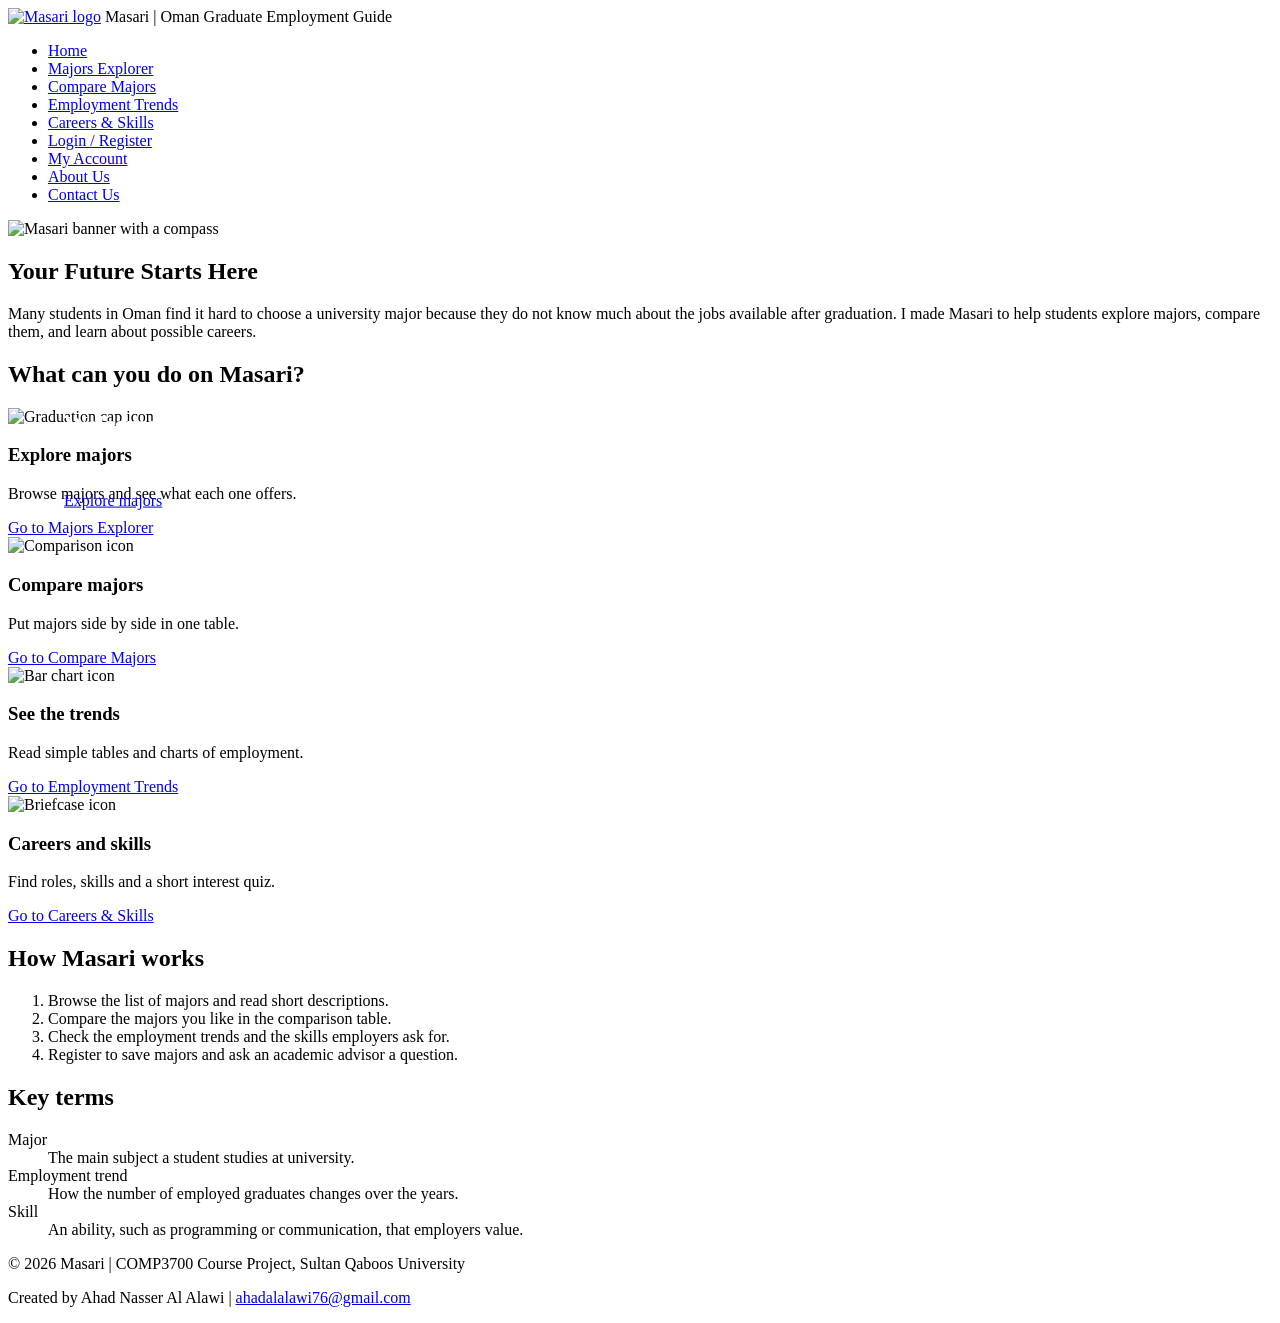
==== index.html @ 2c3cf33b "Rewrite home and about text" ====
<!DOCTYPE html>
<html lang="en">
<head>
  <meta charset="utf-8">
  <meta name="viewport" content="width=device-width, initial-scale=1">
  <title>Home | Masari</title>
  <!-- external css -->
  <link rel="stylesheet" href="css/style.css">
  <!-- internal css, home page only -->
  <style>
    .hero-text { position: absolute; left: 5%; top: 50%; transform: translateY(-50%); color: #ffffff; max-width: 55%; }
    .hero-text h1 { color: #ffffff; }
    @media (max-width: 600px) { .hero-text { position: static; transform: none; max-width: 100%; color: #0a1628; } .hero-text h1 { color: #0a1628; } }
  </style>
</head>
<body>
  <header id="site-header">
    <div class="container">
      <a href="index.html"><img id="logo" src="images/logo.png" alt="Masari logo" width="120" height="120"></a>
      <span id="site-title">Masari | Oman Graduate Employment Guide</span>
      <nav>
      <ul>
        <li><a href="index.html" class="current">Home</a></li>
        <li><a href="majors.html">Majors Explorer</a></li>
        <li><a href="compare.html">Compare Majors</a></li>
        <li><a href="trends.html">Employment Trends</a></li>
        <li><a href="careers.html">Careers &amp; Skills</a></li>
        <li><a href="register.html">Login / Register</a></li>
        <li><a href="account.html">My Account</a></li>
        <li><a href="about.html">About Us</a></li>
        <li><a href="contact.html">Contact Us</a></li>
      </ul>
      </nav>
    </div>
  </header>
  <main>
    <div class="container">

      <section class="hero">
        <img src="images/banner.png" alt="Masari banner with a compass" width="1200" height="300">
        <div class="hero-text">
          <h1>Welcome to Masari</h1>
          <p>Find your path. Choose your major with facts.</p>
          <a class="btn" href="majors.html">Explore majors</a>
        </div>
      </section>
      <h2>Your Future Starts Here</h2>
      <p class="intro">Many students in Oman find it hard to choose a university major because they do not know much about the jobs available after graduation. I made Masari to help students explore majors, compare them, and learn about possible careers.</p>
      <h2>What can you do on Masari?</h2>
      <div class="cards">
        <div class="card"><img src="images/icon-majors.png" alt="Graduation cap icon" width="96" height="96"><h3>Explore majors</h3><p>Browse majors and see what each one offers.</p><a href="majors.html">Go to Majors Explorer</a></div>
        <div class="card"><img src="images/icon-compare.png" alt="Comparison icon" width="96" height="96"><h3>Compare majors</h3><p>Put majors side by side in one table.</p><a href="compare.html">Go to Compare Majors</a></div>
        <div class="card"><img src="images/icon-trends.png" alt="Bar chart icon" width="96" height="96"><h3>See the trends</h3><p>Read simple tables and charts of employment.</p><a href="trends.html">Go to Employment Trends</a></div>
        <div class="card"><img src="images/icon-careers.png" alt="Briefcase icon" width="96" height="96"><h3>Careers and skills</h3><p>Find roles, skills and a short interest quiz.</p><a href="careers.html">Go to Careers &amp; Skills</a></div>
      </div>
      <h2>How Masari works</h2>
      <ol>
        <li>Browse the list of majors and read short descriptions.</li>
        <li>Compare the majors you like in the comparison table.</li>
        <li>Check the employment trends and the skills employers ask for.</li>
        <li>Register to save majors and ask an academic advisor a question.</li>
      </ol>
      <h2>Key terms</h2>
      <dl>
        <dt>Major</dt><dd>The main subject a student studies at university.</dd>
        <dt>Employment trend</dt><dd>How the number of employed graduates changes over the years.</dd>
        <dt>Skill</dt><dd>An ability, such as programming or communication, that employers value.</dd>
      </dl>
    </div>
  </main>
  <footer id="site-footer">
    <div class="container">
      <p>&copy; 2026 Masari | COMP3700 Course Project, Sultan Qaboos University</p>
      <p>Created by Ahad Nasser Al Alawi | <a href="mailto:ahadalalawi76@gmail.com">ahadalalawi76@gmail.com</a></p>
    </div>
  </footer>
</body>
</html>
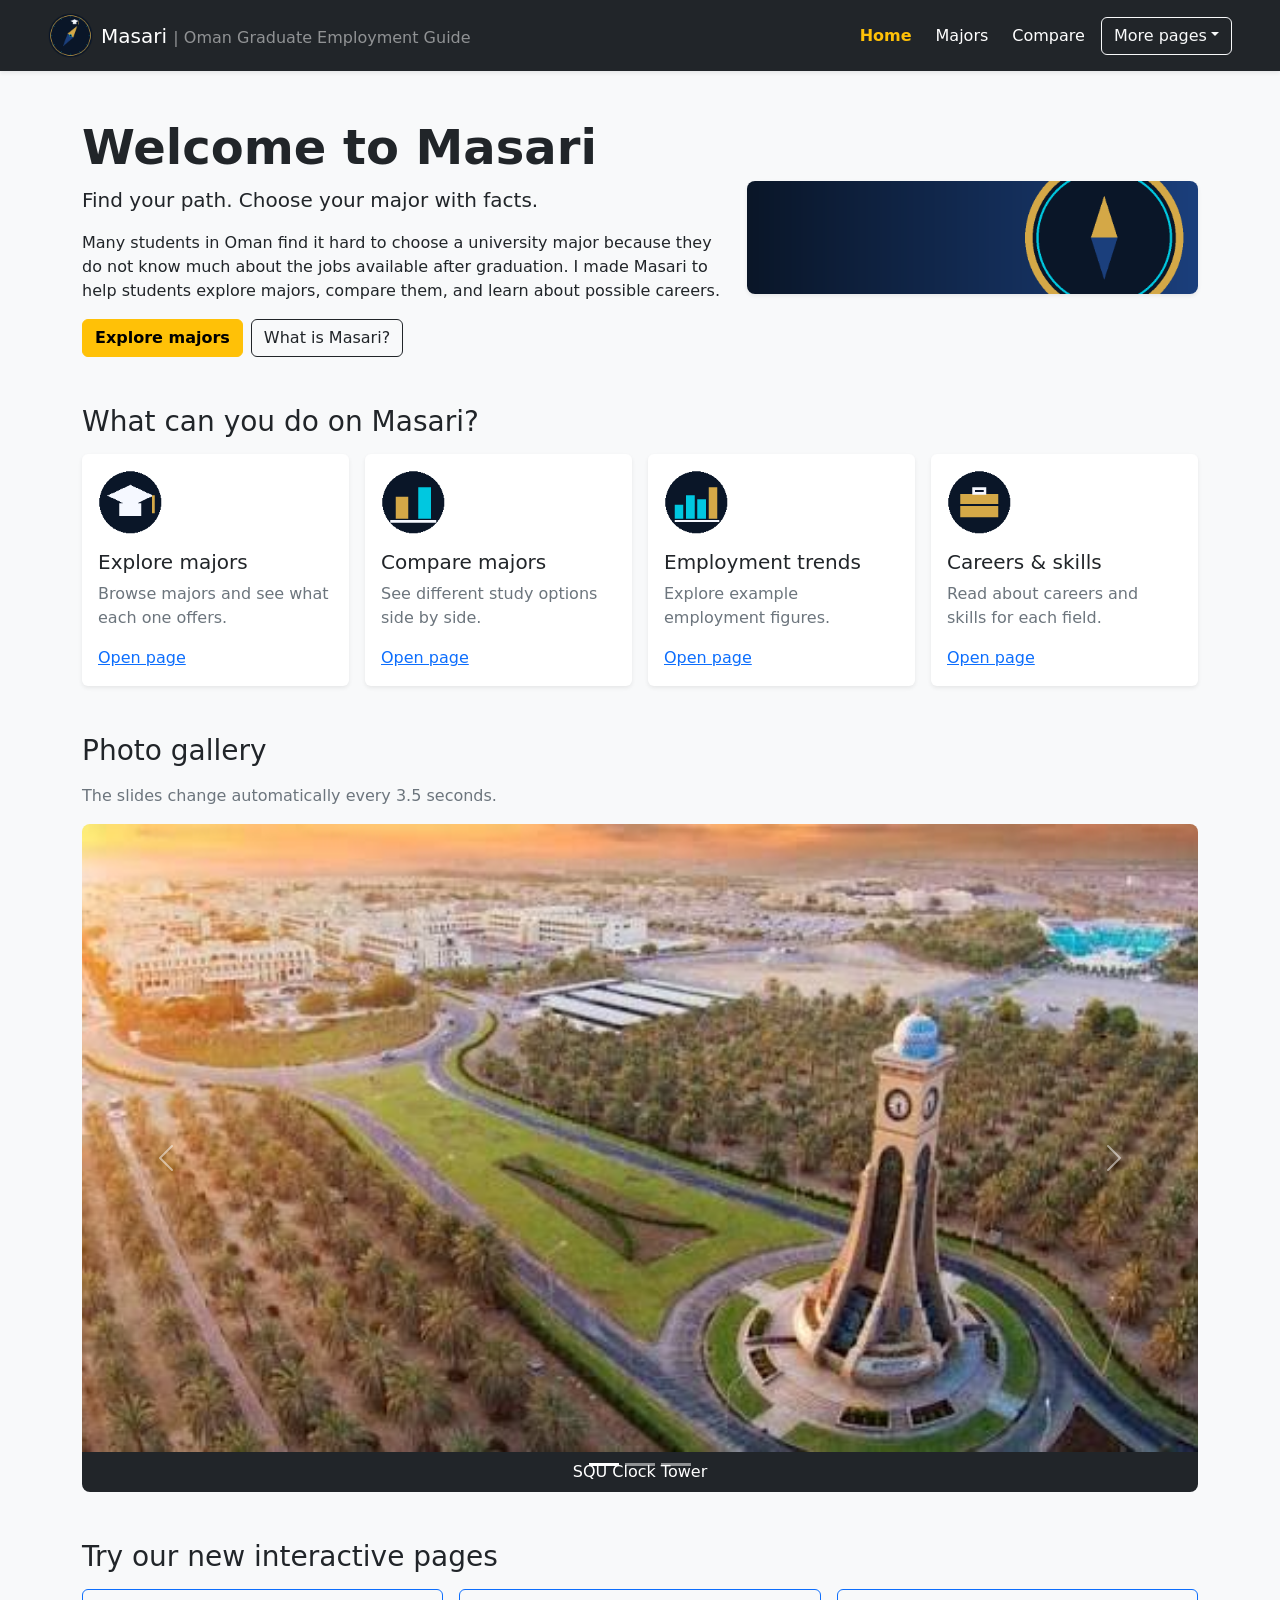
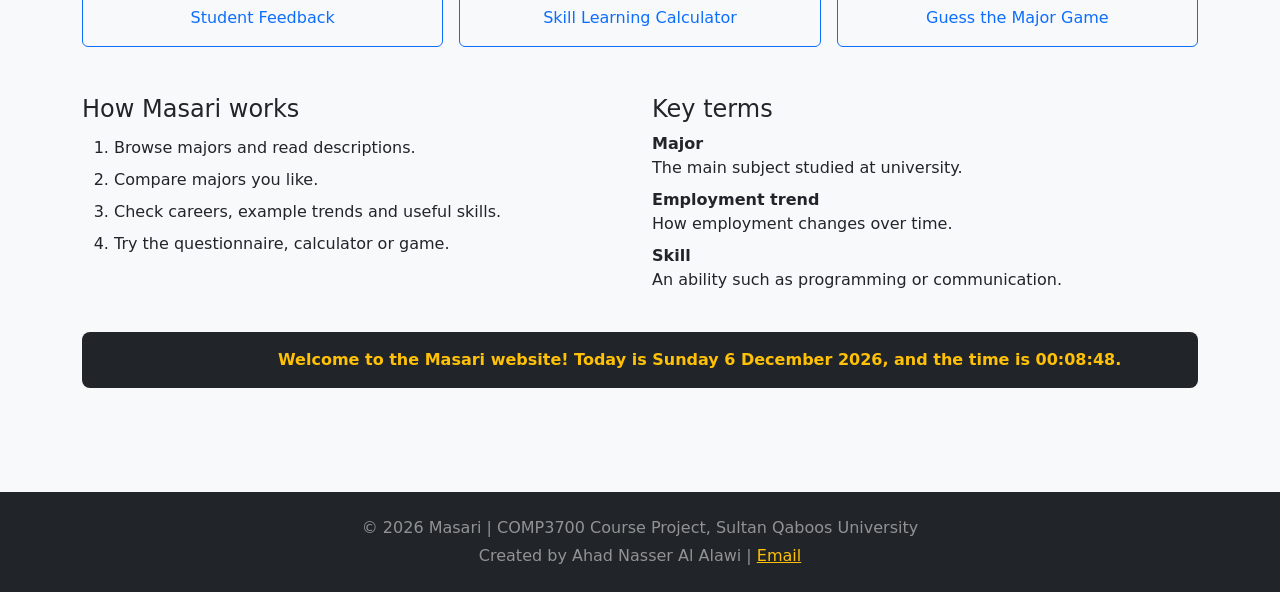
==== commit 0570b0c4: "Add Part III Bootstrap and JavaScript features" ====
--- a/index.html
+++ b/index.html
@@ -1,78 +1,197 @@
-<!DOCTYPE html>
+<!doctype html>
 <html lang="en">
+
 <head>
   <meta charset="utf-8">
   <meta name="viewport" content="width=device-width, initial-scale=1">
   <title>Home | Masari</title>
-  <!-- external css -->
-  <link rel="stylesheet" href="css/style.css">
-  <!-- internal css, home page only -->
-  <style>
-    .hero-text { position: absolute; left: 5%; top: 50%; transform: translateY(-50%); color: #ffffff; max-width: 55%; }
-    .hero-text h1 { color: #ffffff; }
-    @media (max-width: 600px) { .hero-text { position: static; transform: none; max-width: 100%; color: #0a1628; } .hero-text h1 { color: #0a1628; } }
-  </style>
+  <!-- bootstrap css -->
+  <link href="https://cdn.jsdelivr.net/npm/bootstrap@5.3.3/dist/css/bootstrap.min.css" rel="stylesheet">
 </head>
-<body>
-  <header id="site-header">
-    <div class="container">
-      <a href="index.html"><img id="logo" src="images/logo.png" alt="Masari logo" width="120" height="120"></a>
-      <span id="site-title">Masari | Oman Graduate Employment Guide</span>
-      <nav>
-      <ul>
-        <li><a href="index.html" class="current">Home</a></li>
-        <li><a href="majors.html">Majors Explorer</a></li>
-        <li><a href="compare.html">Compare Majors</a></li>
-        <li><a href="trends.html">Employment Trends</a></li>
-        <li><a href="careers.html">Careers &amp; Skills</a></li>
-        <li><a href="register.html">Login / Register</a></li>
-        <li><a href="account.html">My Account</a></li>
-        <li><a href="about.html">About Us</a></li>
-        <li><a href="contact.html">Contact Us</a></li>
-      </ul>
-      </nav>
-    </div>
+
+<body class="bg-light d-flex flex-column min-vh-100">
+  <header>
+    <nav class="navbar navbar-expand-lg navbar-dark bg-dark shadow-sm" aria-label="Main navigation">
+      <div class="container-fluid px-3 px-lg-5">
+        <a href="index.html" class="navbar-brand d-flex align-items-center gap-2"><img src="images/logo.png" width="45"
+            height="45" alt="Masari compass logo"><span>Masari <small class="d-none d-xl-inline text-white-50 fs-6">|
+              Oman Graduate Employment Guide</small></span></a>
+        <button class="navbar-toggler" type="button" data-bs-toggle="collapse" data-bs-target="#mainMenu"
+          aria-controls="mainMenu" aria-expanded="false" aria-label="Toggle navigation"><span
+            class="navbar-toggler-icon"></span></button>
+        <div class="collapse navbar-collapse" id="mainMenu">
+          <ul class="navbar-nav ms-auto align-items-lg-center gap-lg-2">
+            <li class="nav-item"><a class="nav-link active fw-bold text-warning" href="index.html">Home</a></li>
+            <li class="nav-item"><a class="nav-link text-white" href="majors.html">Majors</a></li>
+            <li class="nav-item"><a class="nav-link text-white" href="compare.html">Compare</a></li>
+            <li class="nav-item dropdown"><button class="btn btn-outline-light dropdown-toggle"
+                data-bs-toggle="dropdown" aria-expanded="false" type="button">More pages</button>
+              <ul class="dropdown-menu dropdown-menu-end">
+                <li><a class="dropdown-item " href="trends.html">Trends</a></li>
+                <li><a class="dropdown-item " href="careers.html">Careers & Skills</a></li>
+                <li><a class="dropdown-item " href="questionnaire.html">Feedback</a></li>
+                <li><a class="dropdown-item " href="calculator.html">Calculator</a></li>
+                <li><a class="dropdown-item " href="funpage.html">Fun Game</a></li>
+                <li><a class="dropdown-item " href="register.html">Login / Register</a></li>
+                <li><a class="dropdown-item " href="account.html">My Account</a></li>
+                <li><a class="dropdown-item " href="about.html">About</a></li>
+                <li><a class="dropdown-item " href="contact.html">Contact</a></li>
+              </ul>
+            </li>
+          </ul>
+        </div>
+      </div>
+    </nav>
   </header>
-  <main>
-    <div class="container">
-
-      <section class="hero">
-        <img src="images/banner.png" alt="Masari banner with a compass" width="1200" height="300">
-        <div class="hero-text">
-          <h1>Welcome to Masari</h1>
-          <p>Find your path. Choose your major with facts.</p>
-          <a class="btn" href="majors.html">Explore majors</a>
+  <main class="flex-grow-1">
+    <div class="container py-4 py-md-5">
+      <div class="row align-items-center g-4 mb-5">
+        <div class="col-lg-7">
+          <h1 class="display-5 fw-bold">Welcome to Masari</h1>
+          <p class="lead">Find your path. Choose your major with facts.</p>
+          <p>Many students in Oman find it hard to choose a university major because they do not know much about the
+            jobs available after graduation. I made Masari to help students explore majors, compare them, and learn
+            about possible careers.</p><a href="majors.html" class="btn btn-warning fw-semibold me-2">Explore
+            majors</a><button type="button" class="btn btn-outline-dark" data-bs-toggle="modal"
+            data-bs-target="#welcomeModal">What is Masari?</button>
         </div>
+        <div class="col-lg-5"><img src="images/banner.png" class="img-fluid rounded-3 shadow-sm"
+            alt="Masari compass banner"></div>
+      </div>
+      <h2 class="h3 mb-3">What can you do on Masari?</h2>
+      <div class="row g-3 mb-5">
+        <div class="col-md-6 col-xl-3">
+          <div class="card h-100 shadow-sm border-0">
+            <div class="card-body"><img src="images/icon-majors.png" width="64" height="64" class="mb-3" alt="">
+              <h3 class="h5">Explore majors</h3>
+              <p class="text-secondary">Browse majors and see what each one offers.</p><a class="link-primary"
+                href="majors.html">Open page</a>
+            </div>
+          </div>
+        </div>
+        <div class="col-md-6 col-xl-3">
+          <div class="card h-100 shadow-sm border-0">
+            <div class="card-body"><img src="images/icon-compare.png" width="64" height="64" class="mb-3" alt="">
+              <h3 class="h5">Compare majors</h3>
+              <p class="text-secondary">See different study options side by side.</p><a class="link-primary"
+                href="compare.html">Open page</a>
+            </div>
+          </div>
+        </div>
+        <div class="col-md-6 col-xl-3">
+          <div class="card h-100 shadow-sm border-0">
+            <div class="card-body"><img src="images/icon-trends.png" width="64" height="64" class="mb-3" alt="">
+              <h3 class="h5">Employment trends</h3>
+              <p class="text-secondary">Explore example employment figures.</p><a class="link-primary"
+                href="trends.html">Open page</a>
+            </div>
+          </div>
+        </div>
+        <div class="col-md-6 col-xl-3">
+          <div class="card h-100 shadow-sm border-0">
+            <div class="card-body"><img src="images/icon-careers.png" width="64" height="64" class="mb-3" alt="">
+              <h3 class="h5">Careers & skills</h3>
+              <p class="text-secondary">Read about careers and skills for each field.</p><a class="link-primary"
+                href="careers.html">Open page</a>
+            </div>
+          </div>
+        </div>
+      </div>
+      <h2 class="h3 mb-3">Photo gallery</h2>
+      <p class="text-secondary">The slides change automatically every 3.5 seconds.</p>
+      <div id="masariGallery" class="carousel slide mb-5" data-bs-ride="carousel" data-bs-interval="3500"
+        aria-label="Masari image gallery">
+        <div class="carousel-indicators"><button type="button" data-bs-target="#masariGallery" data-bs-slide-to="0"
+            class="active" aria-current="true" aria-label="Slide 1"></button><button type="button"
+            data-bs-target="#masariGallery" data-bs-slide-to="1" aria-label="Slide 2"></button><button type="button"
+            data-bs-target="#masariGallery" data-bs-slide-to="2" aria-label="Slide 3"></button></div>
+        <div class="carousel-inner rounded-3">
+          <div class="carousel-item active" data-bs-interval="3500">
+            <div class="ratio ratio-16x9">
+              <img src="images/squ-clock-tower.png" class="w-100 h-100 object-fit-cover" alt="Sultan Qaboos University clock tower at sunset">
+            </div>
+            <div class="bg-dark text-white text-center py-2"><p class="mb-0">SQU Clock Tower</p></div>
+          </div>
+          <div class="carousel-item" data-bs-interval="3500">
+            <div class="ratio ratio-16x9">
+              <img src="images/squ-graduation.png" class="w-100 h-100 object-fit-cover" alt="Graduates celebrating at Sultan Qaboos University">
+            </div>
+            <div class="bg-dark text-white text-center py-2"><p class="mb-0">Graduation Celebration</p></div>
+          </div>
+          <div class="carousel-item" data-bs-interval="3500">
+            <div class="ratio ratio-16x9">
+              <img src="images/squ-campus.png" class="w-100 h-100 object-fit-cover" alt="Aerial view of the landscaped Sultan Qaboos University campus">
+            </div>
+            <div class="bg-dark text-white text-center py-2"><p class="mb-0">SQU Campus</p></div>
+          </div>
+        </div><button class="carousel-control-prev" type="button" data-bs-target="#masariGallery"
+          data-bs-slide="prev"><span class="carousel-control-prev-icon"></span><span
+            class="visually-hidden">Previous</span></button><button class="carousel-control-next" type="button"
+          data-bs-target="#masariGallery" data-bs-slide="next"><span class="carousel-control-next-icon"></span><span
+            class="visually-hidden">Next</span></button>
+      </div>
+      <h2 class="h3 mb-3">Try our new interactive pages</h2>
+      <div class="row g-3 mb-5">
+        <div class="col-md-4"><a href="questionnaire.html" class="btn btn-outline-primary w-100 py-3">Student
+            Feedback</a></div>
+        <div class="col-md-4"><a href="calculator.html" class="btn btn-outline-primary w-100 py-3">Skill Learning
+            Calculator</a></div>
+        <div class="col-md-4"><a href="funpage.html" class="btn btn-outline-primary w-100 py-3">Guess the Major Game</a>
+        </div>
+      </div>
+      <div class="row g-4 mb-4">
+        <section class="col-md-6">
+          <h2 class="h4">How Masari works</h2>
+          <ol class="lh-lg">
+            <li>Browse majors and read descriptions.</li>
+            <li>Compare majors you like.</li>
+            <li>Check careers, example trends and useful skills.</li>
+            <li>Try the questionnaire, calculator or game.</li>
+          </ol>
+        </section>
+        <section class="col-md-6">
+          <h2 class="h4">Key terms</h2>
+          <dl>
+            <dt>Major</dt>
+            <dd>The main subject studied at university.</dd>
+            <dt>Employment trend</dt>
+            <dd>How employment changes over time.</dd>
+            <dt>Skill</dt>
+            <dd>An ability such as programming or communication.</dd>
+          </dl>
+        </section>
+      </div>
+      <section class="bg-dark rounded-3 overflow-hidden position-relative py-3 mb-2"
+        aria-label="Moving welcome message">
+        <div id="movingMessage" class="text-warning fw-semibold text-nowrap">Welcome to the Masari website!</div>
       </section>
-      <h2>Your Future Starts Here</h2>
-      <p class="intro">Many students in Oman find it hard to choose a university major because they do not know much about the jobs available after graduation. I made Masari to help students explore majors, compare them, and learn about possible careers.</p>
-      <h2>What can you do on Masari?</h2>
-      <div class="cards">
-        <div class="card"><img src="images/icon-majors.png" alt="Graduation cap icon" width="96" height="96"><h3>Explore majors</h3><p>Browse majors and see what each one offers.</p><a href="majors.html">Go to Majors Explorer</a></div>
-        <div class="card"><img src="images/icon-compare.png" alt="Comparison icon" width="96" height="96"><h3>Compare majors</h3><p>Put majors side by side in one table.</p><a href="compare.html">Go to Compare Majors</a></div>
-        <div class="card"><img src="images/icon-trends.png" alt="Bar chart icon" width="96" height="96"><h3>See the trends</h3><p>Read simple tables and charts of employment.</p><a href="trends.html">Go to Employment Trends</a></div>
-        <div class="card"><img src="images/icon-careers.png" alt="Briefcase icon" width="96" height="96"><h3>Careers and skills</h3><p>Find roles, skills and a short interest quiz.</p><a href="careers.html">Go to Careers &amp; Skills</a></div>
+      <div class="modal fade" id="welcomeModal" tabindex="-1" aria-labelledby="welcomeTitle" aria-hidden="true">
+        <div class="modal-dialog modal-dialog-centered">
+          <div class="modal-content">
+            <div class="modal-header">
+              <h2 class="modal-title fs-5" id="welcomeTitle">About Masari</h2><button type="button" class="btn-close"
+                data-bs-dismiss="modal" aria-label="Close"></button>
+            </div>
+            <div class="modal-body">Masari is a student website project for COMP3700. It helps students in Oman learn
+              about majors and possible career paths. Employment numbers are examples, not official statistics.</div>
+            <div class="modal-footer"><button class="btn btn-secondary" type="button"
+                data-bs-dismiss="modal">Close</button></div>
+          </div>
+        </div>
       </div>
-      <h2>How Masari works</h2>
-      <ol>
-        <li>Browse the list of majors and read short descriptions.</li>
-        <li>Compare the majors you like in the comparison table.</li>
-        <li>Check the employment trends and the skills employers ask for.</li>
-        <li>Register to save majors and ask an academic advisor a question.</li>
-      </ol>
-      <h2>Key terms</h2>
-      <dl>
-        <dt>Major</dt><dd>The main subject a student studies at university.</dd>
-        <dt>Employment trend</dt><dd>How the number of employed graduates changes over the years.</dd>
-        <dt>Skill</dt><dd>An ability, such as programming or communication, that employers value.</dd>
-      </dl>
     </div>
   </main>
-  <footer id="site-footer">
+  <footer class="bg-dark text-white-50 text-center py-4 mt-5">
     <div class="container">
-      <p>&copy; 2026 Masari | COMP3700 Course Project, Sultan Qaboos University</p>
-      <p>Created by Ahad Nasser Al Alawi | <a href="mailto:ahadalalawi76@gmail.com">ahadalalawi76@gmail.com</a></p>
+      <p class="mb-1">&copy; 2026 Masari | COMP3700 Course Project, Sultan Qaboos University</p>
+      <p class="mb-0">Created by Ahad Nasser Al Alawi | <a class="link-warning"
+          href="mailto:ahadalalawi76@gmail.com">Email</a></p>
     </div>
   </footer>
+  <!-- bootstrap js -->
+  <script src="https://cdn.jsdelivr.net/npm/bootstrap@5.3.3/dist/js/bootstrap.bundle.min.js"></script>
+  <script src="js/common.js"></script>
+  <script src="js/home.js"></script>
 </body>
-</html>
+
+</html>
